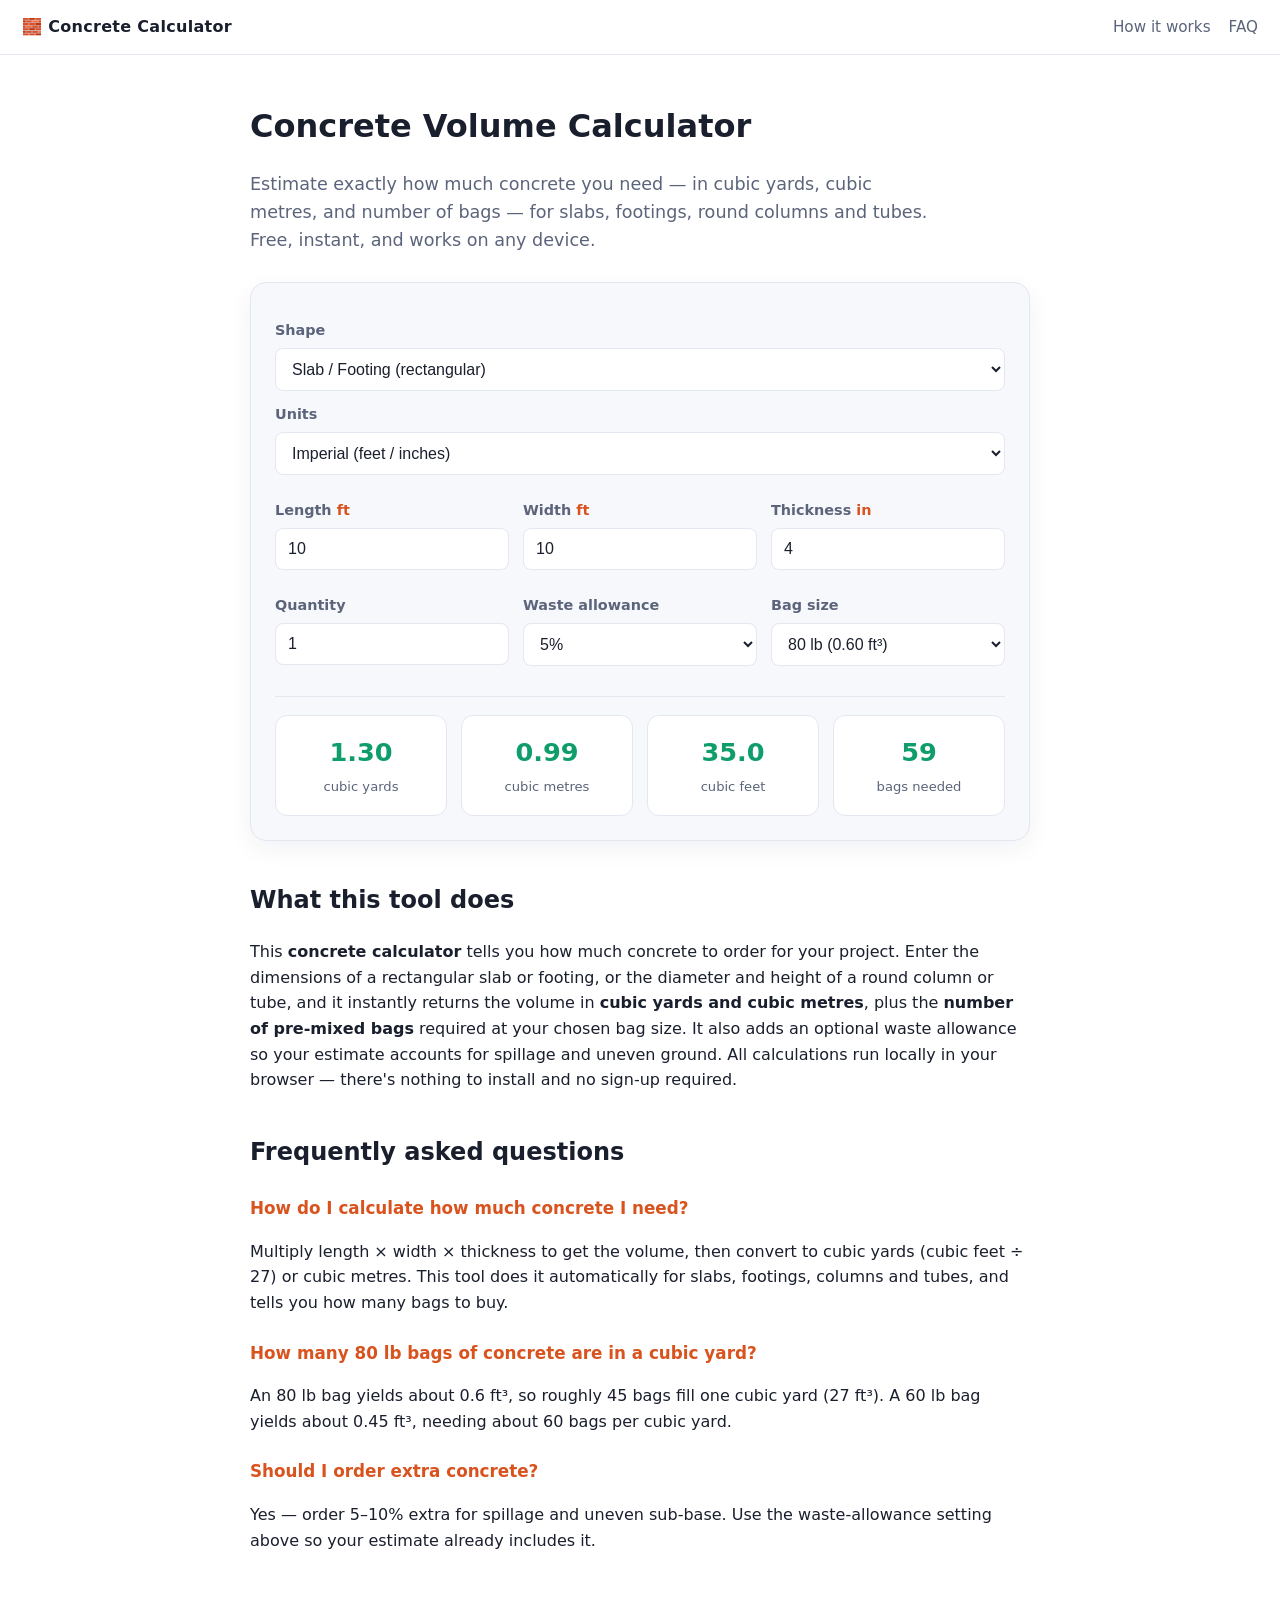
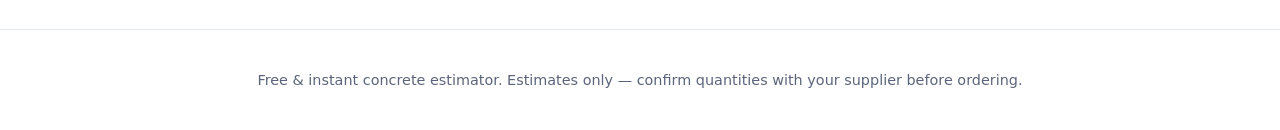
==== sites/concrete-volume-calculator/index.html @ d5d2d43b "Add concrete volume calculator site under sites/" ====
<!DOCTYPE html>
<html lang="en">
<head>
<meta charset="utf-8">
<meta name="viewport" content="width=device-width, initial-scale=1">
<title>Concrete Calculator — Estimate Cubic Yards &amp; Bags Instantly</title>
<meta name="description" content="Free concrete calculator. Instantly estimate the cubic yards, cubic metres and number of bags of concrete you need for slabs, footings, columns and tubes. Fast, mobile-friendly, no sign-up.">
<link rel="canonical" href="https://harveyai26032026-ai.github.io/concrete-volume-calculator/">

<meta property="og:type" content="website">
<meta property="og:title" content="Concrete Calculator — Cubic Yards & Bags">
<meta property="og:description" content="Estimate concrete volume and bags for slabs, footings, columns and tubes. Free and instant.">
<meta property="og:url" content="https://harveyai26032026-ai.github.io/concrete-volume-calculator/">
<meta property="og:image" content="https://harveyai26032026-ai.github.io/concrete-volume-calculator/og.png">
<meta name="twitter:card" content="summary_large_image">
<meta name="twitter:title" content="Concrete Calculator — Cubic Yards & Bags">
<meta name="twitter:description" content="Estimate concrete volume and bags for slabs, footings, columns and tubes. Free and instant.">

<script type="application/ld+json">
{
  "@context": "https://schema.org",
  "@type": "WebApplication",
  "name": "Concrete Volume Calculator",
  "url": "https://harveyai26032026-ai.github.io/concrete-volume-calculator/",
  "applicationCategory": "UtilitiesApplication",
  "operatingSystem": "All",
  "description": "Estimate concrete volume in cubic yards and metres, plus the number of bags needed, for slabs, footings, columns and tubes.",
  "offers": { "@type": "Offer", "price": "0", "priceCurrency": "USD" }
}
</script>

<script type="application/ld+json">
{
  "@context": "https://schema.org",
  "@type": "FAQPage",
  "mainEntity": [
    {
      "@type": "Question",
      "name": "How do I calculate how much concrete I need?",
      "acceptedAnswer": { "@type": "Answer", "text": "Multiply the length × width × thickness of your pour to get the volume, then convert to cubic yards (divide cubic feet by 27) or cubic metres. This calculator does it automatically for slabs, footings, round columns and tubes, and also tells you how many pre-mixed bags to buy." }
    },
    {
      "@type": "Question",
      "name": "How many 80 lb bags of concrete are in a cubic yard?",
      "acceptedAnswer": { "@type": "Answer", "text": "An 80 lb (36 kg) bag of pre-mixed concrete yields about 0.6 cubic feet, so it takes roughly 45 bags to fill one cubic yard (27 cubic feet). A 60 lb bag yields about 0.45 cubic feet, needing about 60 bags per cubic yard." }
    },
    {
      "@type": "Question",
      "name": "Should I order extra concrete?",
      "acceptedAnswer": { "@type": "Answer", "text": "Yes. Order 5–10% extra to allow for spillage, uneven sub-base and over-excavation. This calculator includes an optional waste-allowance setting so your estimate already accounts for it." }
    }
  ]
}
</script>

<link rel="stylesheet" href="style.css">
</head>
<body>
<header class="ribbon">
  <div class="brand">🧱 Concrete Calculator</div>
  <nav><a href="#how">How it works</a><a href="#faq">FAQ</a></nav>
</header>

<main>
  <h1>Concrete Volume Calculator</h1>
  <p class="lede">Estimate exactly how much concrete you need — in cubic yards, cubic metres, and number of bags — for slabs, footings, round columns and tubes. Free, instant, and works on any device.</p>

  <section class="tool" aria-label="Concrete calculator">
    <div class="field">
      <label for="shape">Shape</label>
      <select id="shape">
        <option value="slab">Slab / Footing (rectangular)</option>
        <option value="column">Column / Tube (round)</option>
      </select>
    </div>

    <div class="field">
      <label for="units">Units</label>
      <select id="units">
        <option value="imperial">Imperial (feet / inches)</option>
        <option value="metric">Metric (metres / cm)</option>
      </select>
    </div>

    <div id="slabInputs">
      <div class="grid">
        <div class="field"><label>Length <span class="u" data-u="ft">ft</span></label><input id="length" type="number" min="0" step="any" value="10"></div>
        <div class="field"><label>Width <span class="u" data-u="ft">ft</span></label><input id="width" type="number" min="0" step="any" value="10"></div>
        <div class="field"><label>Thickness <span class="u" data-u="in">in</span></label><input id="thickness" type="number" min="0" step="any" value="4"></div>
      </div>
    </div>

    <div id="columnInputs" hidden>
      <div class="grid">
        <div class="field"><label>Diameter <span class="u" data-u="in">in</span></label><input id="diameter" type="number" min="0" step="any" value="12"></div>
        <div class="field"><label>Height <span class="u" data-u="ft">ft</span></label><input id="height" type="number" min="0" step="any" value="4"></div>
      </div>
    </div>

    <div class="grid">
      <div class="field"><label>Quantity</label><input id="qty" type="number" min="1" step="1" value="1"></div>
      <div class="field"><label>Waste allowance</label>
        <select id="waste">
          <option value="0">0%</option>
          <option value="5" selected>5%</option>
          <option value="10">10%</option>
        </select>
      </div>
      <div class="field"><label>Bag size</label>
        <select id="bag">
          <option value="0.60">80 lb (0.60 ft³)</option>
          <option value="0.45">60 lb (0.45 ft³)</option>
          <option value="0.30">40 lb (0.30 ft³)</option>
        </select>
      </div>
    </div>

    <div class="results" id="results" aria-live="polite"></div>
  </section>

  <section id="how">
    <h2>What this tool does</h2>
    <p>This <strong>concrete calculator</strong> tells you how much concrete to order for your project. Enter the dimensions of a rectangular slab or footing, or the diameter and height of a round column or tube, and it instantly returns the volume in <strong>cubic yards and cubic metres</strong>, plus the <strong>number of pre-mixed bags</strong> required at your chosen bag size. It also adds an optional waste allowance so your estimate accounts for spillage and uneven ground. All calculations run locally in your browser — there's nothing to install and no sign-up required.</p>
  </section>

  <section id="faq">
    <h2>Frequently asked questions</h2>
    <h3>How do I calculate how much concrete I need?</h3>
    <p>Multiply length × width × thickness to get the volume, then convert to cubic yards (cubic feet ÷ 27) or cubic metres. This tool does it automatically for slabs, footings, columns and tubes, and tells you how many bags to buy.</p>
    <h3>How many 80 lb bags of concrete are in a cubic yard?</h3>
    <p>An 80 lb bag yields about 0.6 ft³, so roughly 45 bags fill one cubic yard (27 ft³). A 60 lb bag yields about 0.45 ft³, needing about 60 bags per cubic yard.</p>
    <h3>Should I order extra concrete?</h3>
    <p>Yes — order 5–10% extra for spillage and uneven sub-base. Use the waste-allowance setting above so your estimate already includes it.</p>
  </section>
</main>

<footer>
  <p>Free &amp; instant concrete estimator. Estimates only — confirm quantities with your supplier before ordering.</p>
</footer>

<!-- ADSENSE_PLACEHOLDER -->
<script src="app.js"></script>
</body>
</html>
---- sites/concrete-volume-calculator/style.css ----
:root{
  --accent:#d9531e; --accent2:#0f9d6b; --text:#1a1f2e; --muted:#5b647a;
  --ring:#e3e7f0; --soft:#f7f8fb;
}
*{box-sizing:border-box}
body{margin:0;font-family:system-ui,-apple-system,Segoe UI,Roboto,Helvetica,Arial,sans-serif;background:#fff;color:var(--text);line-height:1.6}
.ribbon{display:flex;align-items:center;justify-content:space-between;padding:14px 22px;background:rgba(255,255,255,.92);backdrop-filter:blur(8px);border-bottom:1px solid var(--ring);position:sticky;top:0;z-index:10}
.brand{font-weight:700;letter-spacing:.3px}
.ribbon nav a{color:var(--muted);text-decoration:none;margin-left:18px;font-size:.95rem}
.ribbon nav a:hover{color:var(--accent)}
main{max-width:820px;margin:0 auto;padding:40px 20px 60px}
h1{font-size:2rem;margin:.2em 0 .3em}
.lede{color:var(--muted);font-size:1.1rem;max-width:62ch}
.tool{background:var(--soft);border:1px solid var(--ring);border-radius:16px;padding:24px;margin:28px 0;box-shadow:0 8px 24px rgba(20,30,60,.06)}
.field{display:flex;flex-direction:column;gap:6px;margin:12px 0}
.field label{font-size:.9rem;font-weight:600;color:var(--muted)}
.field .u{color:var(--accent);font-weight:700}
.grid{display:grid;grid-template-columns:repeat(auto-fit,minmax(150px,1fr));gap:14px}
input,select{background:#fff;color:var(--text);border:1px solid var(--ring);border-radius:8px;padding:11px 12px;font-size:1rem;width:100%}
input:focus,select:focus{outline:2px solid var(--accent);border-color:var(--accent)}
.results{margin-top:18px;border-top:1px solid var(--ring);padding-top:18px;display:grid;grid-template-columns:repeat(auto-fit,minmax(130px,1fr));gap:14px}
.stat{background:#fff;border:1px solid var(--ring);border-radius:12px;padding:16px;text-align:center}
.stat .big{display:block;font-size:1.6rem;font-weight:800;color:var(--accent2)}
.stat .lbl{font-size:.82rem;color:var(--muted)}
h2{margin-top:40px}h3{margin-top:24px;color:var(--accent);font-size:1.05rem}
code{background:var(--soft);padding:2px 6px;border-radius:6px;border:1px solid var(--ring);font-size:.92em}
footer{border-top:1px solid var(--ring);color:var(--muted);text-align:center;padding:24px;font-size:.9rem}
@media (max-width:520px){h1{font-size:1.6rem}}
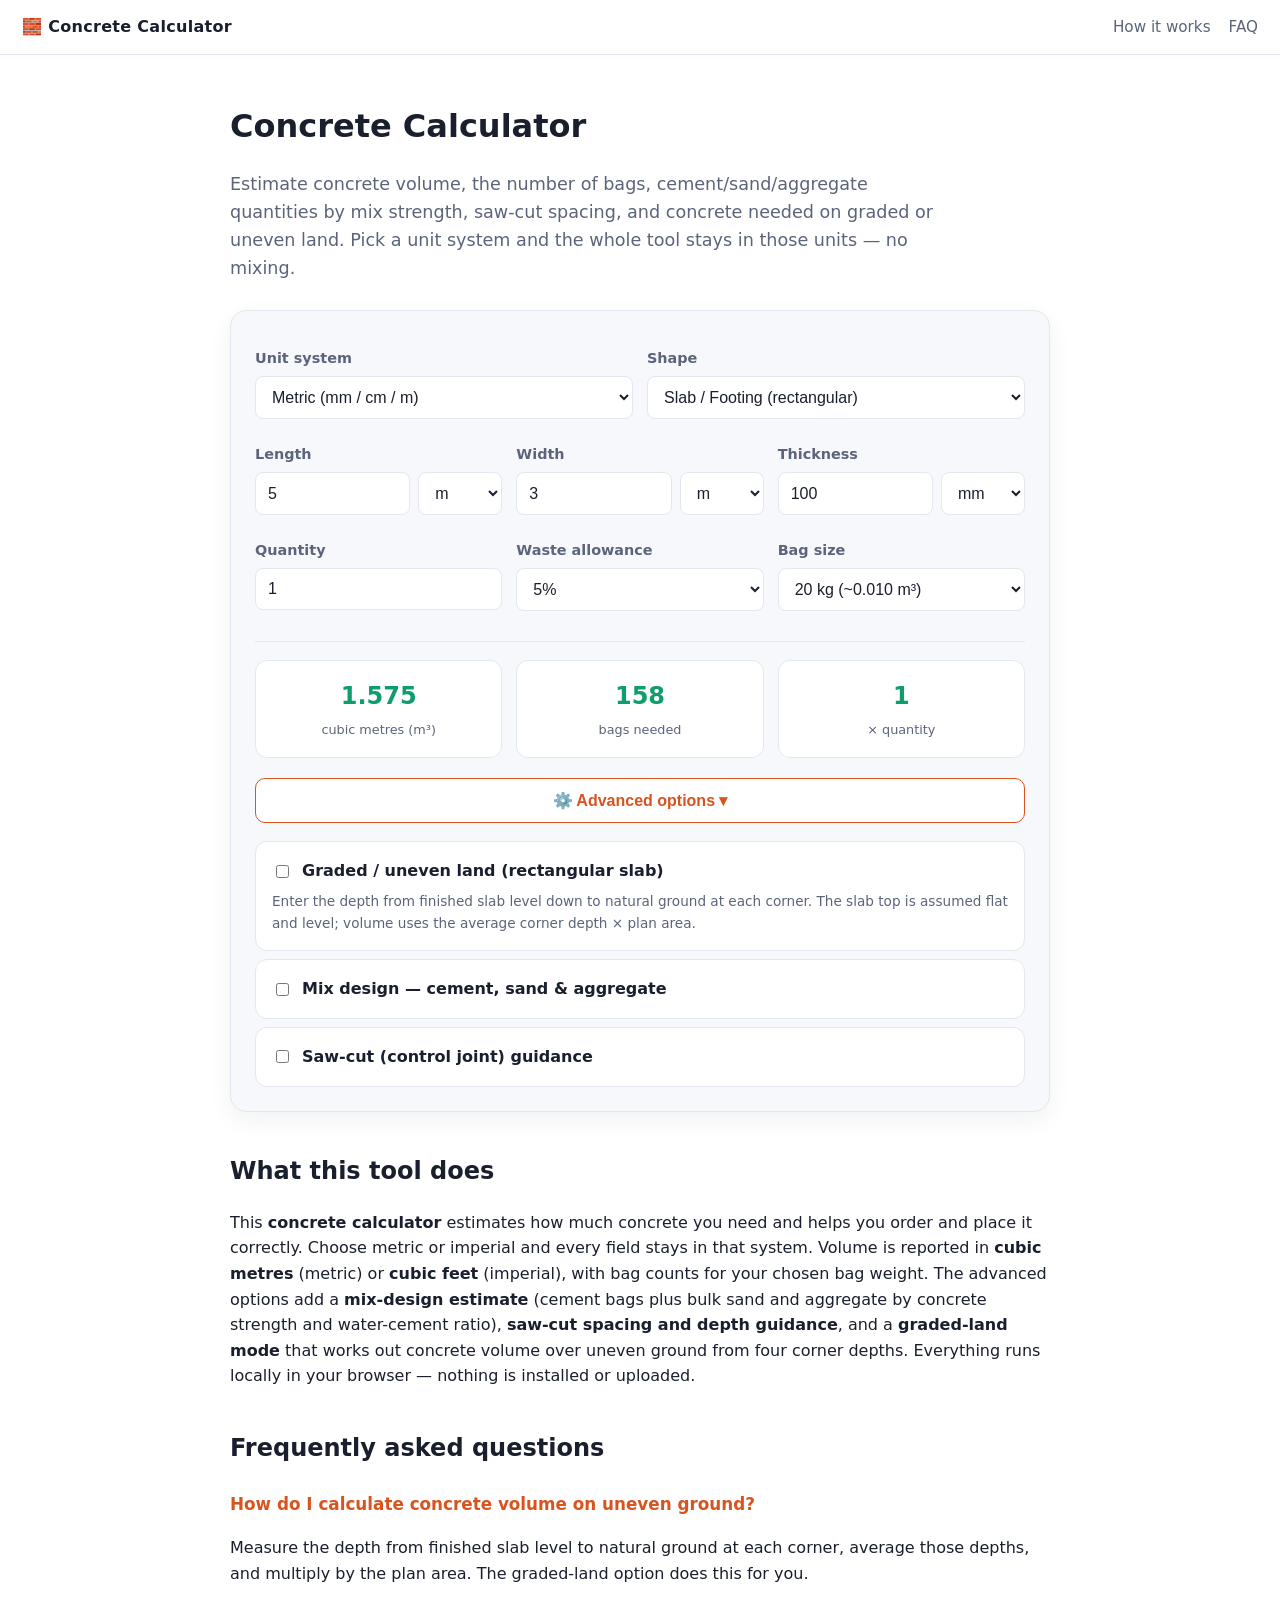
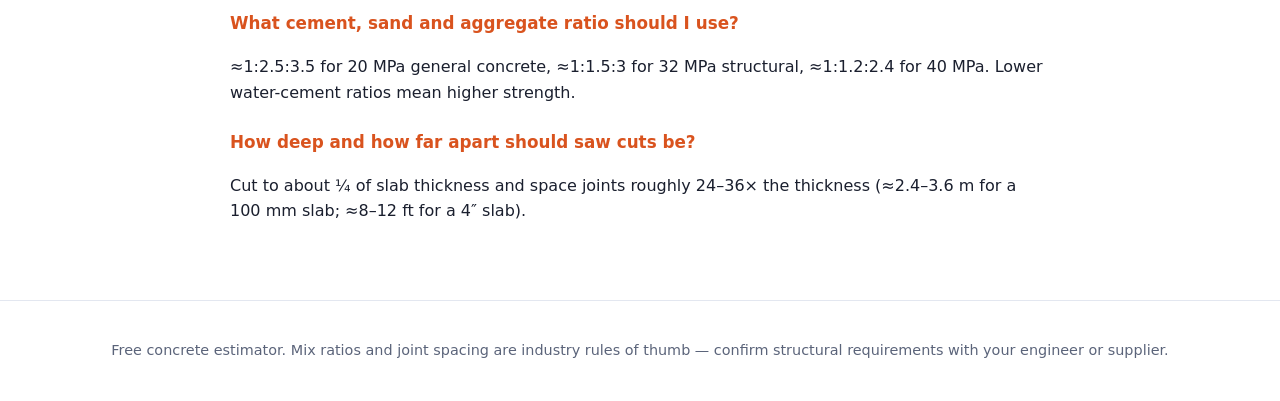
==== commit 24a36c63: "Upgrade concrete calculator: strict units, mix design, saw cuts, graded land, advanced options" ====
--- a/sites/concrete-volume-calculator/index.html
+++ b/sites/concrete-volume-calculator/index.html
@@ -3,56 +3,35 @@
 <head>
 <meta charset="utf-8">
 <meta name="viewport" content="width=device-width, initial-scale=1">
-<title>Concrete Calculator — Estimate Cubic Yards &amp; Bags Instantly</title>
-<meta name="description" content="Free concrete calculator. Instantly estimate the cubic yards, cubic metres and number of bags of concrete you need for slabs, footings, columns and tubes. Fast, mobile-friendly, no sign-up.">
-<link rel="canonical" href="https://harveyai26032026-ai.github.io/concrete-volume-calculator/">
+<title>Concrete Calculator — Volume, Bags, Mix Ratio &amp; Saw Cuts</title>
+<meta name="description" content="Free advanced concrete calculator. Estimate volume (cubic metres or cubic feet), bags, cement/sand/aggregate by mix strength (20–40 MPa), water ratio, saw-cut spacing and concrete volume on graded/uneven land.">
+<link rel="canonical" href="https://harveyai26032026-ai.github.io/utility-site-business-plan/sites/concrete-volume-calculator/">
 
 <meta property="og:type" content="website">
-<meta property="og:title" content="Concrete Calculator — Cubic Yards & Bags">
-<meta property="og:description" content="Estimate concrete volume and bags for slabs, footings, columns and tubes. Free and instant.">
-<meta property="og:url" content="https://harveyai26032026-ai.github.io/concrete-volume-calculator/">
-<meta property="og:image" content="https://harveyai26032026-ai.github.io/concrete-volume-calculator/og.png">
+<meta property="og:title" content="Concrete Calculator — Volume, Bags, Mix & Saw Cuts">
+<meta property="og:description" content="Estimate concrete volume, bags, mix ratios by strength, saw cuts and volume on graded land. Free and instant.">
+<meta property="og:url" content="https://harveyai26032026-ai.github.io/utility-site-business-plan/sites/concrete-volume-calculator/">
 <meta name="twitter:card" content="summary_large_image">
-<meta name="twitter:title" content="Concrete Calculator — Cubic Yards & Bags">
-<meta name="twitter:description" content="Estimate concrete volume and bags for slabs, footings, columns and tubes. Free and instant.">
 
 <script type="application/ld+json">
 {
-  "@context": "https://schema.org",
-  "@type": "WebApplication",
-  "name": "Concrete Volume Calculator",
-  "url": "https://harveyai26032026-ai.github.io/concrete-volume-calculator/",
-  "applicationCategory": "UtilitiesApplication",
-  "operatingSystem": "All",
-  "description": "Estimate concrete volume in cubic yards and metres, plus the number of bags needed, for slabs, footings, columns and tubes.",
+  "@context": "https://schema.org","@type": "WebApplication",
+  "name": "Concrete Calculator",
+  "applicationCategory": "UtilitiesApplication","operatingSystem": "All",
+  "description": "Estimate concrete volume, bags, mix ratios by strength, saw-cut spacing and volume on graded land.",
   "offers": { "@type": "Offer", "price": "0", "priceCurrency": "USD" }
 }
 </script>
-
 <script type="application/ld+json">
 {
-  "@context": "https://schema.org",
-  "@type": "FAQPage",
+  "@context": "https://schema.org","@type": "FAQPage",
   "mainEntity": [
-    {
-      "@type": "Question",
-      "name": "How do I calculate how much concrete I need?",
-      "acceptedAnswer": { "@type": "Answer", "text": "Multiply the length × width × thickness of your pour to get the volume, then convert to cubic yards (divide cubic feet by 27) or cubic metres. This calculator does it automatically for slabs, footings, round columns and tubes, and also tells you how many pre-mixed bags to buy." }
-    },
-    {
-      "@type": "Question",
-      "name": "How many 80 lb bags of concrete are in a cubic yard?",
-      "acceptedAnswer": { "@type": "Answer", "text": "An 80 lb (36 kg) bag of pre-mixed concrete yields about 0.6 cubic feet, so it takes roughly 45 bags to fill one cubic yard (27 cubic feet). A 60 lb bag yields about 0.45 cubic feet, needing about 60 bags per cubic yard." }
-    },
-    {
-      "@type": "Question",
-      "name": "Should I order extra concrete?",
-      "acceptedAnswer": { "@type": "Answer", "text": "Yes. Order 5–10% extra to allow for spillage, uneven sub-base and over-excavation. This calculator includes an optional waste-allowance setting so your estimate already accounts for it." }
-    }
+    {"@type":"Question","name":"How do I calculate concrete volume on uneven ground?","acceptedAnswer":{"@type":"Answer","text":"Measure the depth from your finished slab level down to natural ground at each corner. Average the corner depths and multiply by the slab's plan area. This calculator's graded-land option does this automatically from four corner depths."}},
+    {"@type":"Question","name":"What cement, sand and aggregate ratio should I use?","acceptedAnswer":{"@type":"Answer","text":"For general 20 MPa concrete use roughly 1:2.5:3.5 (cement:sand:aggregate). For structural 32 MPa use about 1:1.5:3, and for high-strength 40 MPa about 1:1.2:2.4. Lower water-cement ratios give higher strength."}},
+    {"@type":"Question","name":"How deep and how far apart should saw cuts be?","acceptedAnswer":{"@type":"Answer","text":"Cut to about one quarter of the slab thickness (D/4). Space joints roughly 24–36 times the slab thickness — for a 100 mm slab that is about 2.4–3.6 m, and for a 4 inch slab about 8–12 feet."}}
   ]
 }
 </script>
-
 <link rel="stylesheet" href="style.css">
 </head>
 <body>
@@ -62,80 +41,154 @@
 </header>
 
 <main>
-  <h1>Concrete Volume Calculator</h1>
-  <p class="lede">Estimate exactly how much concrete you need — in cubic yards, cubic metres, and number of bags — for slabs, footings, round columns and tubes. Free, instant, and works on any device.</p>
+  <h1>Concrete Calculator</h1>
+  <p class="lede">Estimate concrete volume, the number of bags, cement/sand/aggregate quantities by mix strength, saw-cut spacing, and concrete needed on graded or uneven land. Pick a unit system and the whole tool stays in those units — no mixing.</p>
 
   <section class="tool" aria-label="Concrete calculator">
-    <div class="field">
-      <label for="shape">Shape</label>
-      <select id="shape">
-        <option value="slab">Slab / Footing (rectangular)</option>
-        <option value="column">Column / Tube (round)</option>
-      </select>
-    </div>
-
-    <div class="field">
-      <label for="units">Units</label>
-      <select id="units">
-        <option value="imperial">Imperial (feet / inches)</option>
-        <option value="metric">Metric (metres / cm)</option>
-      </select>
-    </div>
-
-    <div id="slabInputs">
-      <div class="grid">
-        <div class="field"><label>Length <span class="u" data-u="ft">ft</span></label><input id="length" type="number" min="0" step="any" value="10"></div>
-        <div class="field"><label>Width <span class="u" data-u="ft">ft</span></label><input id="width" type="number" min="0" step="any" value="10"></div>
-        <div class="field"><label>Thickness <span class="u" data-u="in">in</span></label><input id="thickness" type="number" min="0" step="any" value="4"></div>
+    <div class="grid">
+      <div class="field">
+        <label for="system">Unit system</label>
+        <select id="system">
+          <option value="metric">Metric (mm / cm / m)</option>
+          <option value="imperial">Imperial (inches / yards)</option>
+        </select>
+      </div>
+      <div class="field">
+        <label for="shape">Shape</label>
+        <select id="shape">
+          <option value="slab">Slab / Footing (rectangular)</option>
+          <option value="column">Column / Tube (round)</option>
+        </select>
       </div>
     </div>
 
+    <!-- SLAB -->
+    <div id="slabInputs">
+      <div class="grid">
+        <div class="field"><label>Length</label>
+          <div class="combo"><input id="length" type="number" min="0" step="any" value="5"><select id="lengthU" class="unitsel"></select></div></div>
+        <div class="field"><label>Width</label>
+          <div class="combo"><input id="width" type="number" min="0" step="any" value="3"><select id="widthU" class="unitsel"></select></div></div>
+        <div class="field" id="thicknessField"><label>Thickness</label>
+          <div class="combo"><input id="thickness" type="number" min="0" step="any" value="100"><select id="thicknessU" class="unitsel"></select></div></div>
+      </div>
+    </div>
+
+    <!-- COLUMN -->
     <div id="columnInputs" hidden>
       <div class="grid">
-        <div class="field"><label>Diameter <span class="u" data-u="in">in</span></label><input id="diameter" type="number" min="0" step="any" value="12"></div>
-        <div class="field"><label>Height <span class="u" data-u="ft">ft</span></label><input id="height" type="number" min="0" step="any" value="4"></div>
+        <div class="field"><label>Diameter</label>
+          <div class="combo"><input id="diameter" type="number" min="0" step="any" value="300"><select id="diameterU" class="unitsel"></select></div></div>
+        <div class="field"><label>Height</label>
+          <div class="combo"><input id="height" type="number" min="0" step="any" value="1"><select id="heightU" class="unitsel"></select></div></div>
       </div>
     </div>
 
     <div class="grid">
       <div class="field"><label>Quantity</label><input id="qty" type="number" min="1" step="1" value="1"></div>
       <div class="field"><label>Waste allowance</label>
-        <select id="waste">
-          <option value="0">0%</option>
-          <option value="5" selected>5%</option>
-          <option value="10">10%</option>
-        </select>
+        <select id="waste"><option value="0">0%</option><option value="5" selected>5%</option><option value="10">10%</option></select>
       </div>
-      <div class="field"><label>Bag size</label>
-        <select id="bag">
-          <option value="0.60">80 lb (0.60 ft³)</option>
-          <option value="0.45">60 lb (0.45 ft³)</option>
-          <option value="0.30">40 lb (0.30 ft³)</option>
-        </select>
-      </div>
+      <div class="field"><label>Bag size</label><select id="bag"></select></div>
     </div>
 
     <div class="results" id="results" aria-live="polite"></div>
+
+    <button id="advToggle" type="button" class="adv-toggle" aria-expanded="false">⚙️ Advanced options ▾</button>
+
+    <div id="advanced" class="advanced" hidden>
+
+      <!-- GRADED LAND -->
+      <div class="adv-block">
+        <label class="adv-head"><input type="checkbox" id="useGrade"> Graded / uneven land (rectangular slab)</label>
+        <p class="hint">Enter the depth from finished slab level down to natural ground at each corner. The slab top is assumed flat and level; volume uses the average corner depth × plan area.</p>
+        <div id="gradeBody" hidden>
+          <div class="grade-wrap">
+            <svg id="gradeSvg" viewBox="0 0 320 220" width="100%" role="img" aria-label="Square slab with four corner depth points">
+              <!-- flat finished slab top -->
+              <polygon points="60,55 260,55 290,95 90,95" fill="#e9edf5" stroke="#9aa3c7"/>
+              <text x="175" y="78" text-anchor="middle" font-size="11" fill="#5b647a">Finished slab (flat &amp; level)</text>
+              <!-- corner drop lines -->
+              <line x1="90" y1="95" x2="90" y2="175" stroke="#d9531e" stroke-dasharray="4 3"/>
+              <line x1="290" y1="95" x2="290" y2="150" stroke="#d9531e" stroke-dasharray="4 3"/>
+              <line x1="60" y1="55" x2="60" y2="120" stroke="#d9531e" stroke-dasharray="4 3"/>
+              <line x1="260" y1="55" x2="260" y2="110" stroke="#d9531e" stroke-dasharray="4 3"/>
+              <!-- natural ground (uneven) -->
+              <polygon points="60,120 260,110 290,150 90,175" fill="#f3e6d8" stroke="#caa07a"/>
+              <text x="185" y="200" text-anchor="middle" font-size="11" fill="#8a6a4a">Natural ground (uneven)</text>
+              <!-- corner labels -->
+              <circle cx="60" cy="55" r="4" fill="#d9531e"/><text x="46" y="50" font-size="11" fill="#d9531e">A</text>
+              <circle cx="260" cy="55" r="4" fill="#d9531e"/><text x="266" y="50" font-size="11" fill="#d9531e">B</text>
+              <circle cx="290" cy="95" r="4" fill="#d9531e"/><text x="297" y="98" font-size="11" fill="#d9531e">C</text>
+              <circle cx="90" cy="95" r="4" fill="#d9531e"/><text x="74" y="110" font-size="11" fill="#d9531e">D</text>
+            </svg>
+          </div>
+          <div class="grid">
+            <div class="field"><label>Corner A depth</label><div class="combo"><input id="ca" type="number" min="0" step="any" value="100"><select id="caU" class="unitsel depthsel"></select></div></div>
+            <div class="field"><label>Corner B depth</label><div class="combo"><input id="cb" type="number" min="0" step="any" value="150"><select id="cbU" class="unitsel depthsel"></select></div></div>
+            <div class="field"><label>Corner C depth</label><div class="combo"><input id="cc" type="number" min="0" step="any" value="200"><select id="ccU" class="unitsel depthsel"></select></div></div>
+            <div class="field"><label>Corner D depth</label><div class="combo"><input id="cd" type="number" min="0" step="any" value="120"><select id="cdU" class="unitsel depthsel"></select></div></div>
+          </div>
+          <p class="hint" id="gradeNote"></p>
+        </div>
+      </div>
+
+      <!-- MIX DESIGN -->
+      <div class="adv-block">
+        <label class="adv-head"><input type="checkbox" id="useMix"> Mix design — cement, sand &amp; aggregate</label>
+        <div id="mixBody" hidden>
+          <div class="grid">
+            <div class="field"><label>Concrete strength</label>
+              <select id="strength">
+                <option value="20">20 MPa — general / footings (1:2.5:3.5)</option>
+                <option value="25">25 MPa — paths / driveways (1:2:3)</option>
+                <option value="32" selected>32 MPa — structural slab (1:1.5:3)</option>
+                <option value="40">40 MPa — high strength (1:1.2:2.4)</option>
+              </select>
+            </div>
+            <div class="field"><label>Cement bag weight</label>
+              <select id="cementBag">
+                <option value="20">20 kg</option>
+                <option value="30">30 kg</option>
+                <option value="40">40 kg</option>
+              </select>
+            </div>
+          </div>
+          <div class="results" id="mixResults" aria-live="polite"></div>
+          <p class="hint" id="mixWc"></p>
+        </div>
+      </div>
+
+      <!-- SAW CUTS -->
+      <div class="adv-block">
+        <label class="adv-head"><input type="checkbox" id="useSaw"> Saw-cut (control joint) guidance</label>
+        <div id="sawBody" hidden>
+          <div class="results" id="sawResults" aria-live="polite"></div>
+          <p class="hint">Rule of thumb: cut depth ≈ ¼ of slab thickness; joint spacing ≈ 24–36× thickness. Cut early (within 6–18 hours). Higher-strength, low-shrinkage mixes tolerate the wider end of the spacing range.</p>
+        </div>
+      </div>
+
+    </div>
   </section>
 
   <section id="how">
     <h2>What this tool does</h2>
-    <p>This <strong>concrete calculator</strong> tells you how much concrete to order for your project. Enter the dimensions of a rectangular slab or footing, or the diameter and height of a round column or tube, and it instantly returns the volume in <strong>cubic yards and cubic metres</strong>, plus the <strong>number of pre-mixed bags</strong> required at your chosen bag size. It also adds an optional waste allowance so your estimate accounts for spillage and uneven ground. All calculations run locally in your browser — there's nothing to install and no sign-up required.</p>
+    <p>This <strong>concrete calculator</strong> estimates how much concrete you need and helps you order and place it correctly. Choose metric or imperial and every field stays in that system. Volume is reported in <strong>cubic metres</strong> (metric) or <strong>cubic feet</strong> (imperial), with bag counts for your chosen bag weight. The advanced options add a <strong>mix-design estimate</strong> (cement bags plus bulk sand and aggregate by concrete strength and water-cement ratio), <strong>saw-cut spacing and depth guidance</strong>, and a <strong>graded-land mode</strong> that works out concrete volume over uneven ground from four corner depths. Everything runs locally in your browser — nothing is installed or uploaded.</p>
   </section>
 
   <section id="faq">
     <h2>Frequently asked questions</h2>
-    <h3>How do I calculate how much concrete I need?</h3>
-    <p>Multiply length × width × thickness to get the volume, then convert to cubic yards (cubic feet ÷ 27) or cubic metres. This tool does it automatically for slabs, footings, columns and tubes, and tells you how many bags to buy.</p>
-    <h3>How many 80 lb bags of concrete are in a cubic yard?</h3>
-    <p>An 80 lb bag yields about 0.6 ft³, so roughly 45 bags fill one cubic yard (27 ft³). A 60 lb bag yields about 0.45 ft³, needing about 60 bags per cubic yard.</p>
-    <h3>Should I order extra concrete?</h3>
-    <p>Yes — order 5–10% extra for spillage and uneven sub-base. Use the waste-allowance setting above so your estimate already includes it.</p>
+    <h3>How do I calculate concrete volume on uneven ground?</h3>
+    <p>Measure the depth from finished slab level to natural ground at each corner, average those depths, and multiply by the plan area. The graded-land option does this for you.</p>
+    <h3>What cement, sand and aggregate ratio should I use?</h3>
+    <p>≈1:2.5:3.5 for 20 MPa general concrete, ≈1:1.5:3 for 32 MPa structural, ≈1:1.2:2.4 for 40 MPa. Lower water-cement ratios mean higher strength.</p>
+    <h3>How deep and how far apart should saw cuts be?</h3>
+    <p>Cut to about ¼ of slab thickness and space joints roughly 24–36× the thickness (≈2.4–3.6 m for a 100 mm slab; ≈8–12 ft for a 4″ slab).</p>
   </section>
 </main>
 
 <footer>
-  <p>Free &amp; instant concrete estimator. Estimates only — confirm quantities with your supplier before ordering.</p>
+  <p>Free concrete estimator. Mix ratios and joint spacing are industry rules of thumb — confirm structural requirements with your engineer or supplier.</p>
 </footer>
 
 <!-- ADSENSE_PLACEHOLDER -->
--- a/sites/concrete-volume-calculator/style.css
+++ b/sites/concrete-volume-calculator/style.css
@@ -8,21 +8,31 @@
 .brand{font-weight:700;letter-spacing:.3px}
 .ribbon nav a{color:var(--muted);text-decoration:none;margin-left:18px;font-size:.95rem}
 .ribbon nav a:hover{color:var(--accent)}
-main{max-width:820px;margin:0 auto;padding:40px 20px 60px}
+main{max-width:860px;margin:0 auto;padding:40px 20px 60px}
 h1{font-size:2rem;margin:.2em 0 .3em}
-.lede{color:var(--muted);font-size:1.1rem;max-width:62ch}
+.lede{color:var(--muted);font-size:1.1rem;max-width:64ch}
 .tool{background:var(--soft);border:1px solid var(--ring);border-radius:16px;padding:24px;margin:28px 0;box-shadow:0 8px 24px rgba(20,30,60,.06)}
 .field{display:flex;flex-direction:column;gap:6px;margin:12px 0}
 .field label{font-size:.9rem;font-weight:600;color:var(--muted)}
-.field .u{color:var(--accent);font-weight:700}
-.grid{display:grid;grid-template-columns:repeat(auto-fit,minmax(150px,1fr));gap:14px}
+.grid{display:grid;grid-template-columns:repeat(auto-fit,minmax(160px,1fr));gap:14px}
 input,select{background:#fff;color:var(--text);border:1px solid var(--ring);border-radius:8px;padding:11px 12px;font-size:1rem;width:100%}
 input:focus,select:focus{outline:2px solid var(--accent);border-color:var(--accent)}
+.combo{display:flex;gap:8px}
+.combo input{flex:1}
+.combo .unitsel{width:84px;flex:0 0 84px}
 .results{margin-top:18px;border-top:1px solid var(--ring);padding-top:18px;display:grid;grid-template-columns:repeat(auto-fit,minmax(130px,1fr));gap:14px}
 .stat{background:#fff;border:1px solid var(--ring);border-radius:12px;padding:16px;text-align:center}
-.stat .big{display:block;font-size:1.6rem;font-weight:800;color:var(--accent2)}
-.stat .lbl{font-size:.82rem;color:var(--muted)}
+.stat .big{display:block;font-size:1.5rem;font-weight:800;color:var(--accent2)}
+.stat .lbl{font-size:.8rem;color:var(--muted)}
+.adv-toggle{margin-top:20px;cursor:pointer;background:#fff;border:1px solid var(--accent);color:var(--accent);font-weight:700;border-radius:10px;padding:12px 16px;width:100%;font-size:1rem}
+.adv-toggle:hover{background:#fff3ee}
+.advanced{margin-top:18px;display:flex;flex-direction:column;gap:8px}
+.adv-block{background:#fff;border:1px solid var(--ring);border-radius:12px;padding:16px}
+.adv-head{display:flex;align-items:center;gap:10px;font-weight:700;font-size:1rem;cursor:pointer;color:var(--text)}
+.adv-head input{width:auto}
+.hint{font-size:.85rem;color:var(--muted);margin:.5em 0 0}
+.grade-wrap{background:var(--soft);border:1px solid var(--ring);border-radius:10px;padding:10px;margin:12px 0}
 h2{margin-top:40px}h3{margin-top:24px;color:var(--accent);font-size:1.05rem}
 code{background:var(--soft);padding:2px 6px;border-radius:6px;border:1px solid var(--ring);font-size:.92em}
 footer{border-top:1px solid var(--ring);color:var(--muted);text-align:center;padding:24px;font-size:.9rem}
-@media (max-width:520px){h1{font-size:1.6rem}}
+@media (max-width:520px){h1{font-size:1.6rem}.combo .unitsel{flex:0 0 72px;width:72px}}
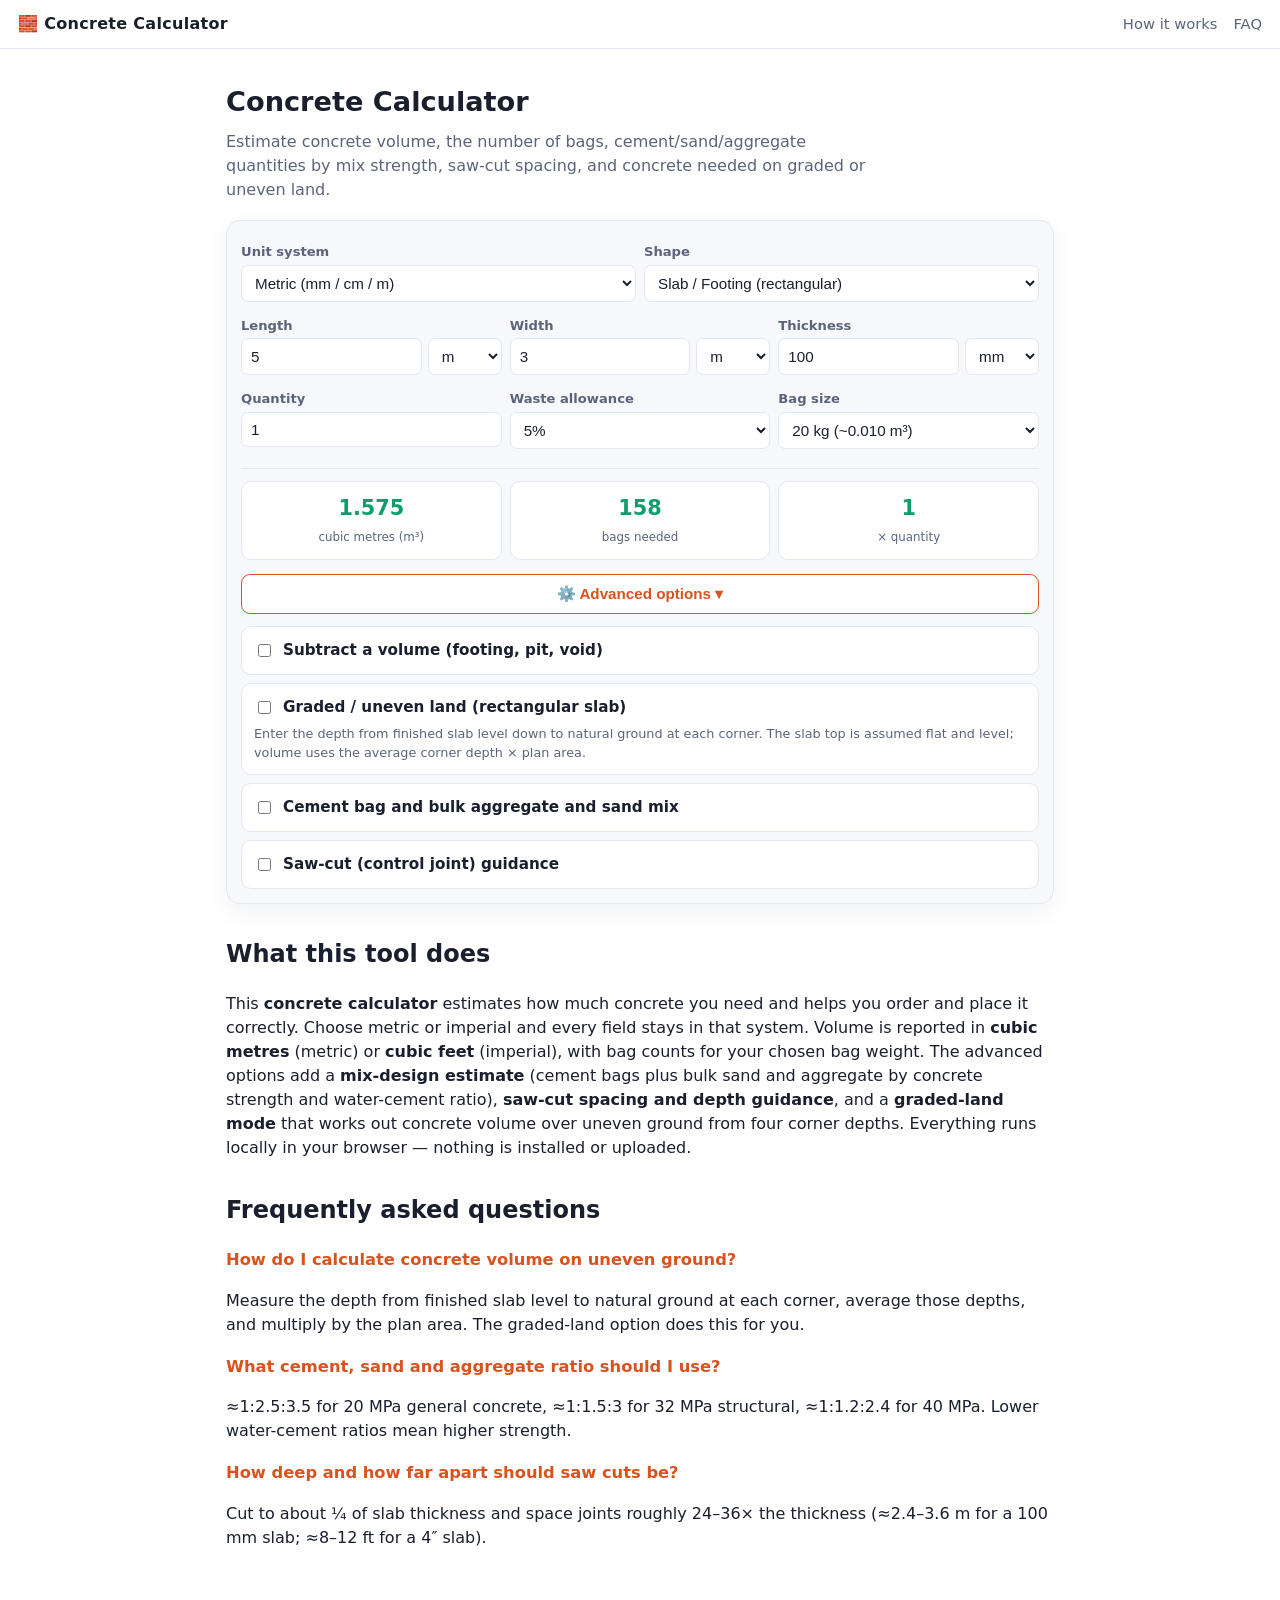
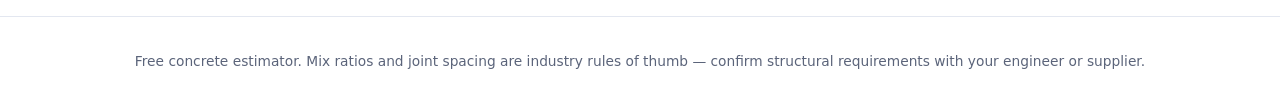
==== commit 98fbf111: "Concrete calc: remove no-mixing text, tighter mobile spacing, subtract-volume option, rename mix blo" ====
--- a/sites/concrete-volume-calculator/index.html
+++ b/sites/concrete-volume-calculator/index.html
@@ -42,7 +42,7 @@
 
 <main>
   <h1>Concrete Calculator</h1>
-  <p class="lede">Estimate concrete volume, the number of bags, cement/sand/aggregate quantities by mix strength, saw-cut spacing, and concrete needed on graded or uneven land. Pick a unit system and the whole tool stays in those units — no mixing.</p>
+  <p class="lede">Estimate concrete volume, the number of bags, cement/sand/aggregate quantities by mix strength, saw-cut spacing, and concrete needed on graded or uneven land.</p>
 
   <section class="tool" aria-label="Concrete calculator">
     <div class="grid">
@@ -97,6 +97,37 @@
     <button id="advToggle" type="button" class="adv-toggle" aria-expanded="false">⚙️ Advanced options ▾</button>
 
     <div id="advanced" class="advanced" hidden>
+
+      <!-- SUBTRACT VOLUME -->
+      <div class="adv-block">
+        <label class="adv-head"><input type="checkbox" id="useSub"> Subtract a volume (footing, pit, void)</label>
+        <div id="subBody" hidden>
+          <p class="hint">Subtract the volume of a footing, pit, recess or void from the total — useful when a slab has a cut-out. Uses the same unit system as above.</p>
+          <div class="grid">
+            <div class="field"><label>Cut-out shape</label>
+              <select id="subShape">
+                <option value="box">Rectangular (L × W × D)</option>
+                <option value="round">Round (diameter × depth)</option>
+              </select>
+            </div>
+            <div class="field"><label>How many?</label><input id="subQty" type="number" min="1" step="1" value="1"></div>
+          </div>
+          <div id="subBox">
+            <div class="grid">
+              <div class="field"><label>Length</label><div class="combo"><input id="subL" type="number" min="0" step="any" value="0"><select id="subLU" class="unitsel"></select></div></div>
+              <div class="field"><label>Width</label><div class="combo"><input id="subW" type="number" min="0" step="any" value="0"><select id="subWU" class="unitsel"></select></div></div>
+              <div class="field"><label>Depth</label><div class="combo"><input id="subD" type="number" min="0" step="any" value="0"><select id="subDU" class="unitsel depthsel"></select></div></div>
+            </div>
+          </div>
+          <div id="subRound" hidden>
+            <div class="grid">
+              <div class="field"><label>Diameter</label><div class="combo"><input id="subDia" type="number" min="0" step="any" value="0"><select id="subDiaU" class="unitsel depthsel"></select></div></div>
+              <div class="field"><label>Depth</label><div class="combo"><input id="subDep" type="number" min="0" step="any" value="0"><select id="subDepU" class="unitsel depthsel"></select></div></div>
+            </div>
+          </div>
+          <p class="hint" id="subNote"></p>
+        </div>
+      </div>
 
       <!-- GRADED LAND -->
       <div class="adv-block">
@@ -135,7 +166,7 @@
 
       <!-- MIX DESIGN -->
       <div class="adv-block">
-        <label class="adv-head"><input type="checkbox" id="useMix"> Mix design — cement, sand &amp; aggregate</label>
+        <label class="adv-head"><input type="checkbox" id="useMix"> Cement bag and bulk aggregate and sand mix</label>
         <div id="mixBody" hidden>
           <div class="grid">
             <div class="field"><label>Concrete strength</label>
--- a/sites/concrete-volume-calculator/style.css
+++ b/sites/concrete-volume-calculator/style.css
@@ -3,36 +3,45 @@
   --ring:#e3e7f0; --soft:#f7f8fb;
 }
 *{box-sizing:border-box}
-body{margin:0;font-family:system-ui,-apple-system,Segoe UI,Roboto,Helvetica,Arial,sans-serif;background:#fff;color:var(--text);line-height:1.6}
-.ribbon{display:flex;align-items:center;justify-content:space-between;padding:14px 22px;background:rgba(255,255,255,.92);backdrop-filter:blur(8px);border-bottom:1px solid var(--ring);position:sticky;top:0;z-index:10}
+body{margin:0;font-family:system-ui,-apple-system,Segoe UI,Roboto,Helvetica,Arial,sans-serif;background:#fff;color:var(--text);line-height:1.5}
+.ribbon{display:flex;align-items:center;justify-content:space-between;padding:12px 18px;background:rgba(255,255,255,.92);backdrop-filter:blur(8px);border-bottom:1px solid var(--ring);position:sticky;top:0;z-index:10}
 .brand{font-weight:700;letter-spacing:.3px}
-.ribbon nav a{color:var(--muted);text-decoration:none;margin-left:18px;font-size:.95rem}
+.ribbon nav a{color:var(--muted);text-decoration:none;margin-left:16px;font-size:.92rem}
 .ribbon nav a:hover{color:var(--accent)}
-main{max-width:860px;margin:0 auto;padding:40px 20px 60px}
-h1{font-size:2rem;margin:.2em 0 .3em}
-.lede{color:var(--muted);font-size:1.1rem;max-width:64ch}
-.tool{background:var(--soft);border:1px solid var(--ring);border-radius:16px;padding:24px;margin:28px 0;box-shadow:0 8px 24px rgba(20,30,60,.06)}
-.field{display:flex;flex-direction:column;gap:6px;margin:12px 0}
-.field label{font-size:.9rem;font-weight:600;color:var(--muted)}
-.grid{display:grid;grid-template-columns:repeat(auto-fit,minmax(160px,1fr));gap:14px}
-input,select{background:#fff;color:var(--text);border:1px solid var(--ring);border-radius:8px;padding:11px 12px;font-size:1rem;width:100%}
+main{max-width:860px;margin:0 auto;padding:28px 16px 50px}
+h1{font-size:1.7rem;margin:.2em 0 .25em}
+.lede{color:var(--muted);font-size:1rem;max-width:64ch;margin:.3em 0 0}
+.tool{background:var(--soft);border:1px solid var(--ring);border-radius:14px;padding:14px;margin:18px 0;box-shadow:0 8px 24px rgba(20,30,60,.06)}
+.field{display:flex;flex-direction:column;gap:3px;margin:7px 0}
+.field label{font-size:.82rem;font-weight:600;color:var(--muted)}
+.grid{display:grid;grid-template-columns:repeat(auto-fit,minmax(140px,1fr));gap:8px}
+input,select{background:#fff;color:var(--text);border:1px solid var(--ring);border-radius:7px;padding:8px 9px;font-size:.95rem;width:100%}
 input:focus,select:focus{outline:2px solid var(--accent);border-color:var(--accent)}
-.combo{display:flex;gap:8px}
+.combo{display:flex;gap:6px}
 .combo input{flex:1}
-.combo .unitsel{width:84px;flex:0 0 84px}
-.results{margin-top:18px;border-top:1px solid var(--ring);padding-top:18px;display:grid;grid-template-columns:repeat(auto-fit,minmax(130px,1fr));gap:14px}
-.stat{background:#fff;border:1px solid var(--ring);border-radius:12px;padding:16px;text-align:center}
-.stat .big{display:block;font-size:1.5rem;font-weight:800;color:var(--accent2)}
-.stat .lbl{font-size:.8rem;color:var(--muted)}
-.adv-toggle{margin-top:20px;cursor:pointer;background:#fff;border:1px solid var(--accent);color:var(--accent);font-weight:700;border-radius:10px;padding:12px 16px;width:100%;font-size:1rem}
+.combo .unitsel{width:74px;flex:0 0 74px}
+.results{margin-top:12px;border-top:1px solid var(--ring);padding-top:12px;display:grid;grid-template-columns:repeat(auto-fit,minmax(110px,1fr));gap:8px}
+.stat{background:#fff;border:1px solid var(--ring);border-radius:10px;padding:11px;text-align:center}
+.stat .big{display:block;font-size:1.3rem;font-weight:800;color:var(--accent2)}
+.stat .lbl{font-size:.74rem;color:var(--muted)}
+.adv-toggle{margin-top:14px;cursor:pointer;background:#fff;border:1px solid var(--accent);color:var(--accent);font-weight:700;border-radius:9px;padding:10px 14px;width:100%;font-size:.95rem}
 .adv-toggle:hover{background:#fff3ee}
-.advanced{margin-top:18px;display:flex;flex-direction:column;gap:8px}
-.adv-block{background:#fff;border:1px solid var(--ring);border-radius:12px;padding:16px}
-.adv-head{display:flex;align-items:center;gap:10px;font-weight:700;font-size:1rem;cursor:pointer;color:var(--text)}
-.adv-head input{width:auto}
-.hint{font-size:.85rem;color:var(--muted);margin:.5em 0 0}
-.grade-wrap{background:var(--soft);border:1px solid var(--ring);border-radius:10px;padding:10px;margin:12px 0}
-h2{margin-top:40px}h3{margin-top:24px;color:var(--accent);font-size:1.05rem}
+.advanced{margin-top:12px;display:flex;flex-direction:column;gap:8px}
+.adv-block{background:#fff;border:1px solid var(--ring);border-radius:10px;padding:12px}
+.adv-head{display:flex;align-items:center;gap:9px;font-weight:700;font-size:.95rem;cursor:pointer;color:var(--text)}
+.adv-head input{width:auto;flex:0 0 auto}
+.hint{font-size:.8rem;color:var(--muted);margin:.4em 0 0}
+.grade-wrap{background:var(--soft);border:1px solid var(--ring);border-radius:9px;padding:8px;margin:8px 0}
+h2{margin-top:32px}h3{margin-top:18px;color:var(--accent);font-size:1.02rem}
 code{background:var(--soft);padding:2px 6px;border-radius:6px;border:1px solid var(--ring);font-size:.92em}
-footer{border-top:1px solid var(--ring);color:var(--muted);text-align:center;padding:24px;font-size:.9rem}
-@media (max-width:520px){h1{font-size:1.6rem}.combo .unitsel{flex:0 0 72px;width:72px}}
+footer{border-top:1px solid var(--ring);color:var(--muted);text-align:center;padding:20px;font-size:.86rem}
+@media (max-width:520px){
+  h1{font-size:1.45rem}
+  .lede{font-size:.92rem}
+  main{padding:20px 12px 40px}
+  .tool{padding:11px}
+  .grid{grid-template-columns:repeat(auto-fit,minmax(120px,1fr));gap:7px}
+  .field{margin:5px 0}
+  .combo .unitsel{flex:0 0 66px;width:66px}
+  .stat .big{font-size:1.15rem}
+}
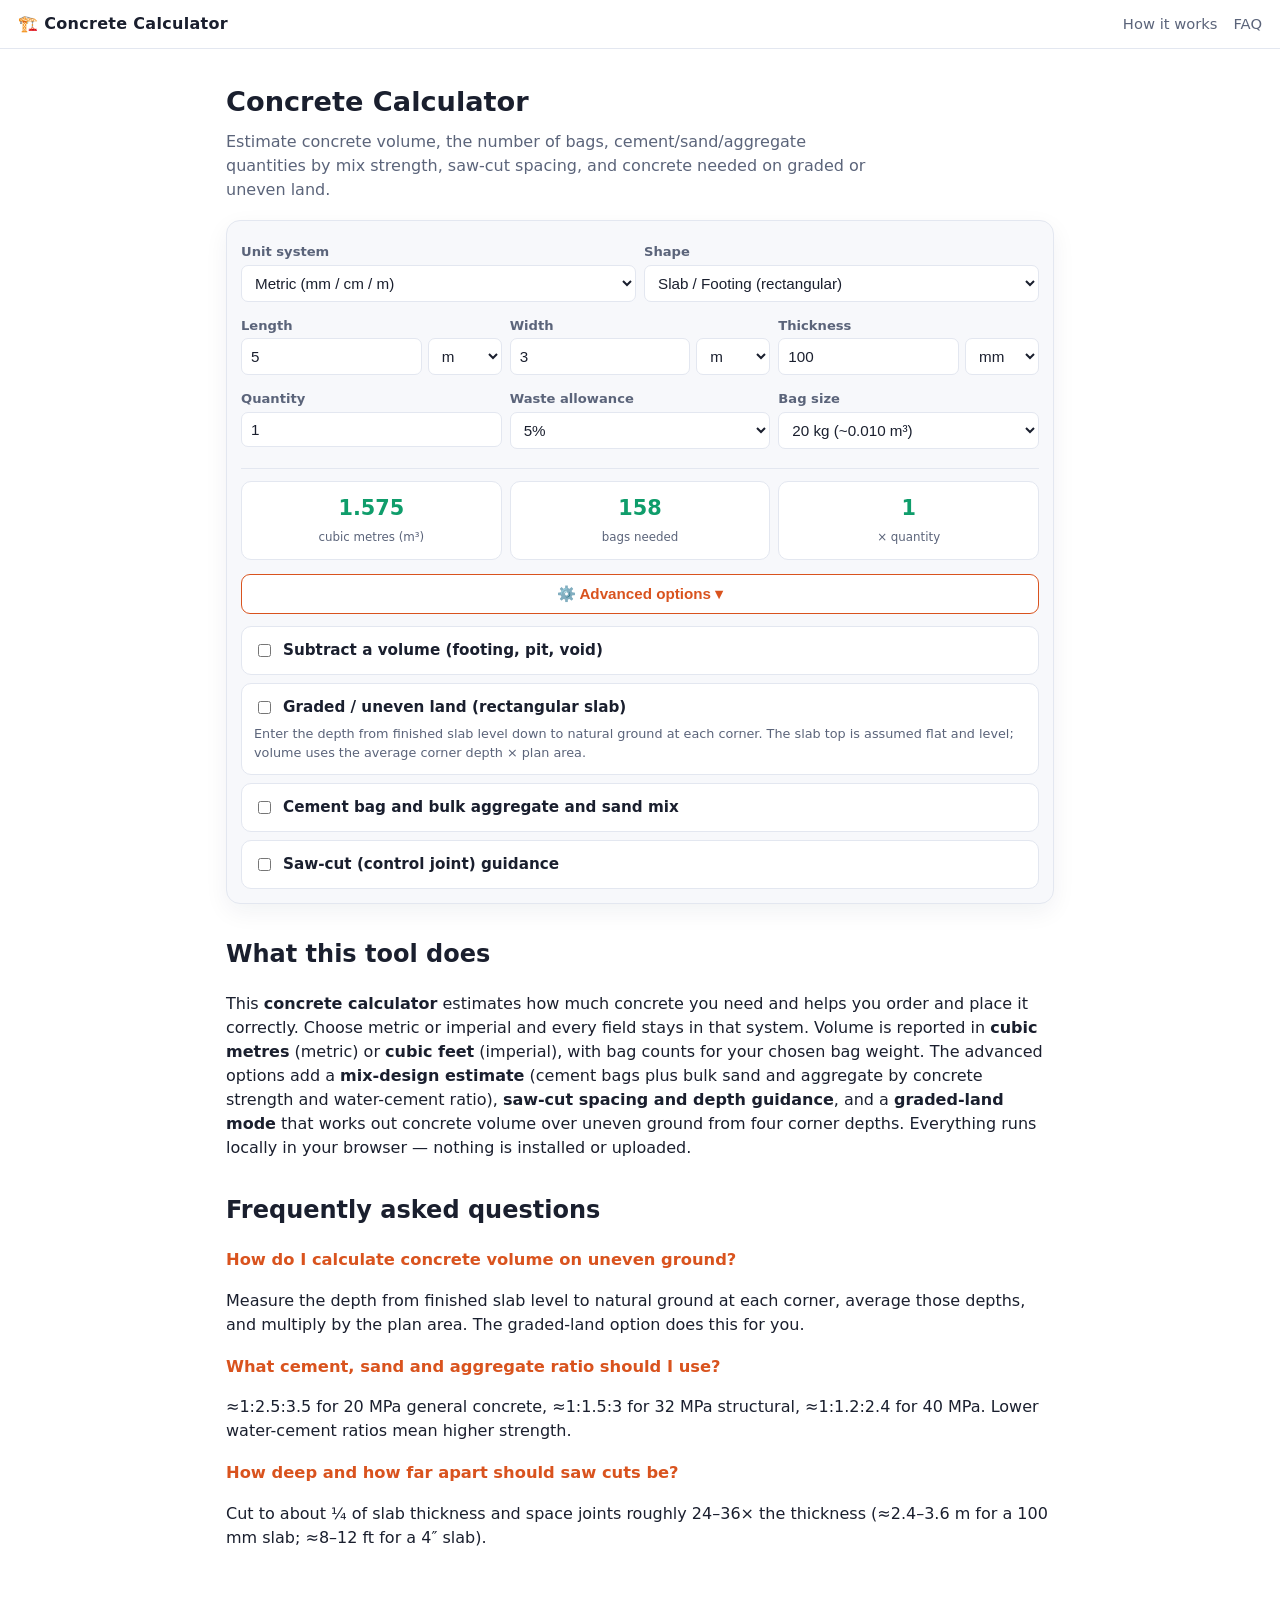
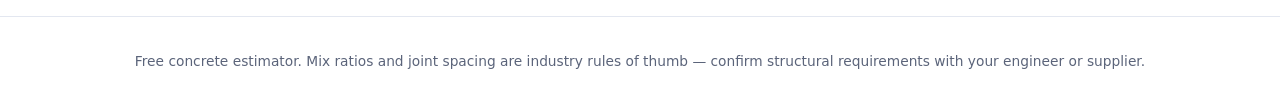
==== commit bcac3066: "Replace brick icon with construction icon in concrete calculator header" ====
--- a/sites/concrete-volume-calculator/index.html
+++ b/sites/concrete-volume-calculator/index.html
@@ -36,7 +36,7 @@
 </head>
 <body>
 <header class="ribbon">
-  <div class="brand">🧱 Concrete Calculator</div>
+  <div class="brand">🏗️ Concrete Calculator</div>
   <nav><a href="#how">How it works</a><a href="#faq">FAQ</a></nav>
 </header>
 
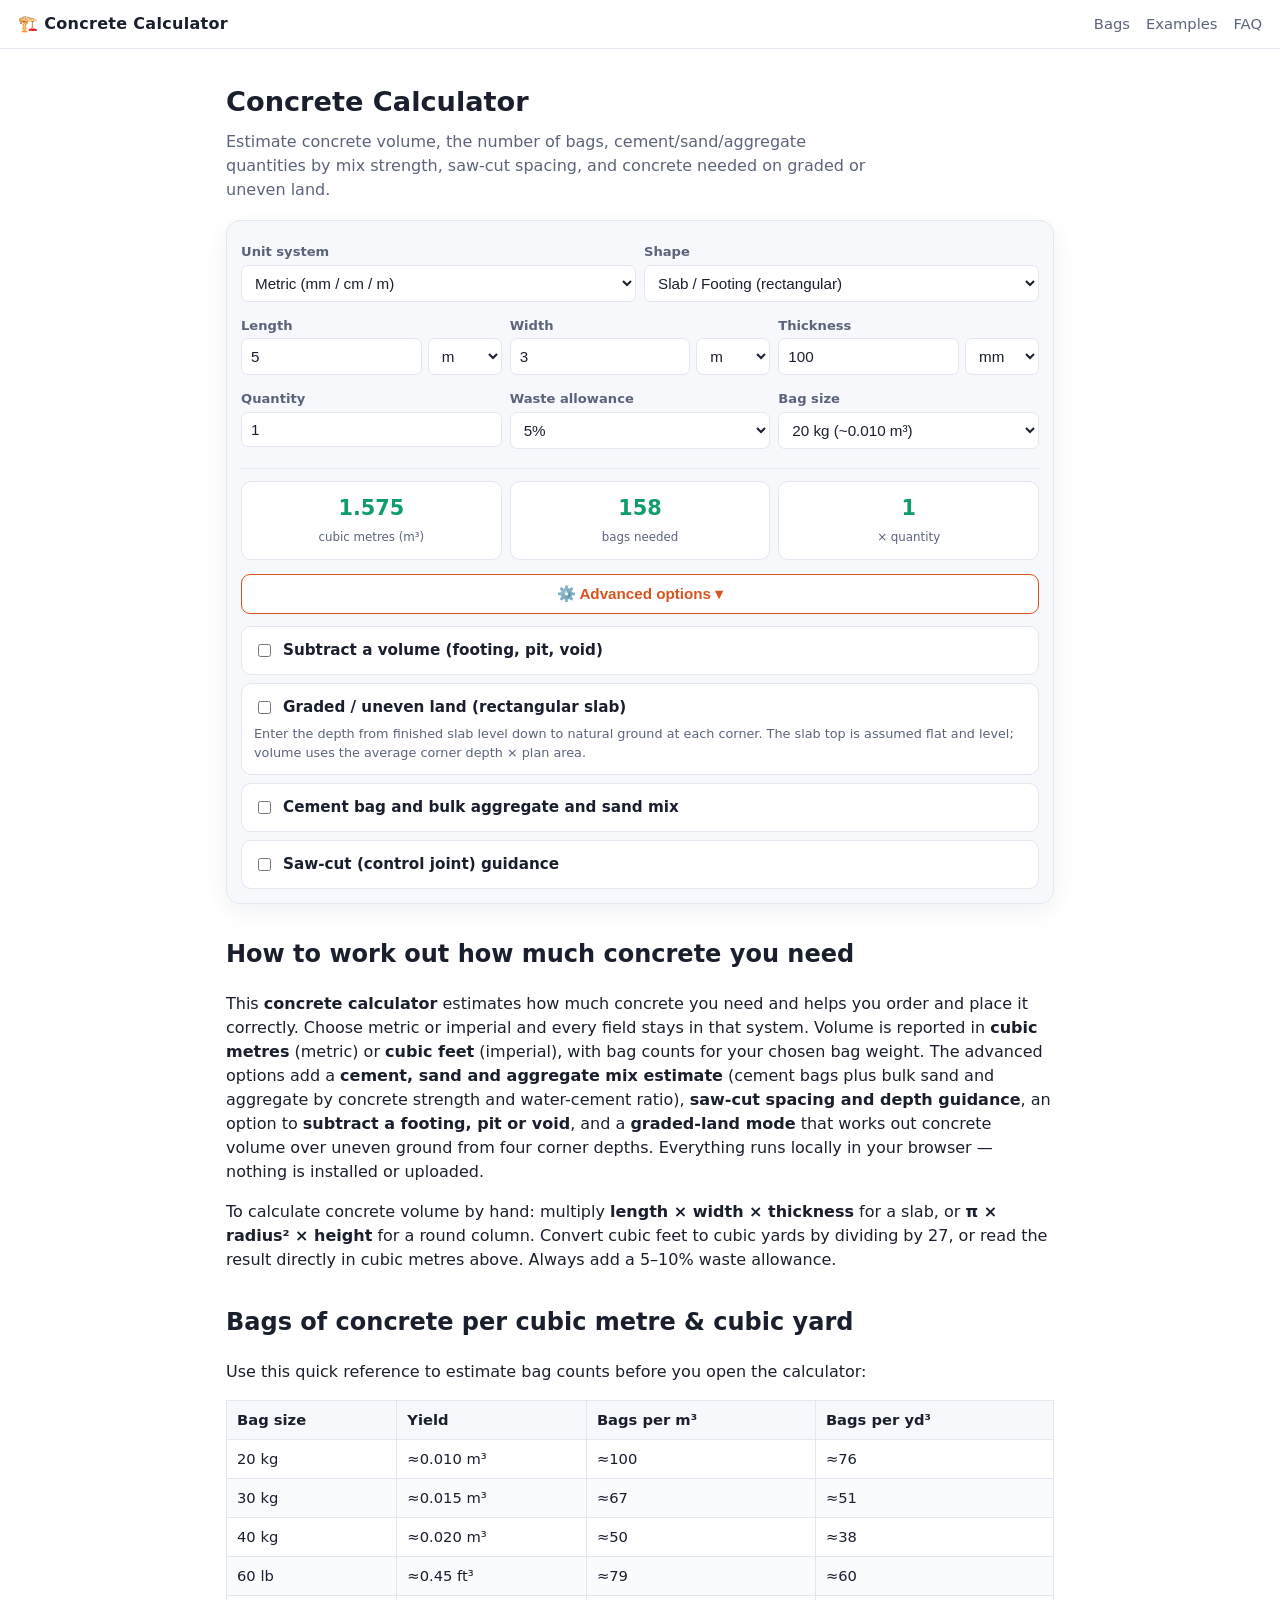
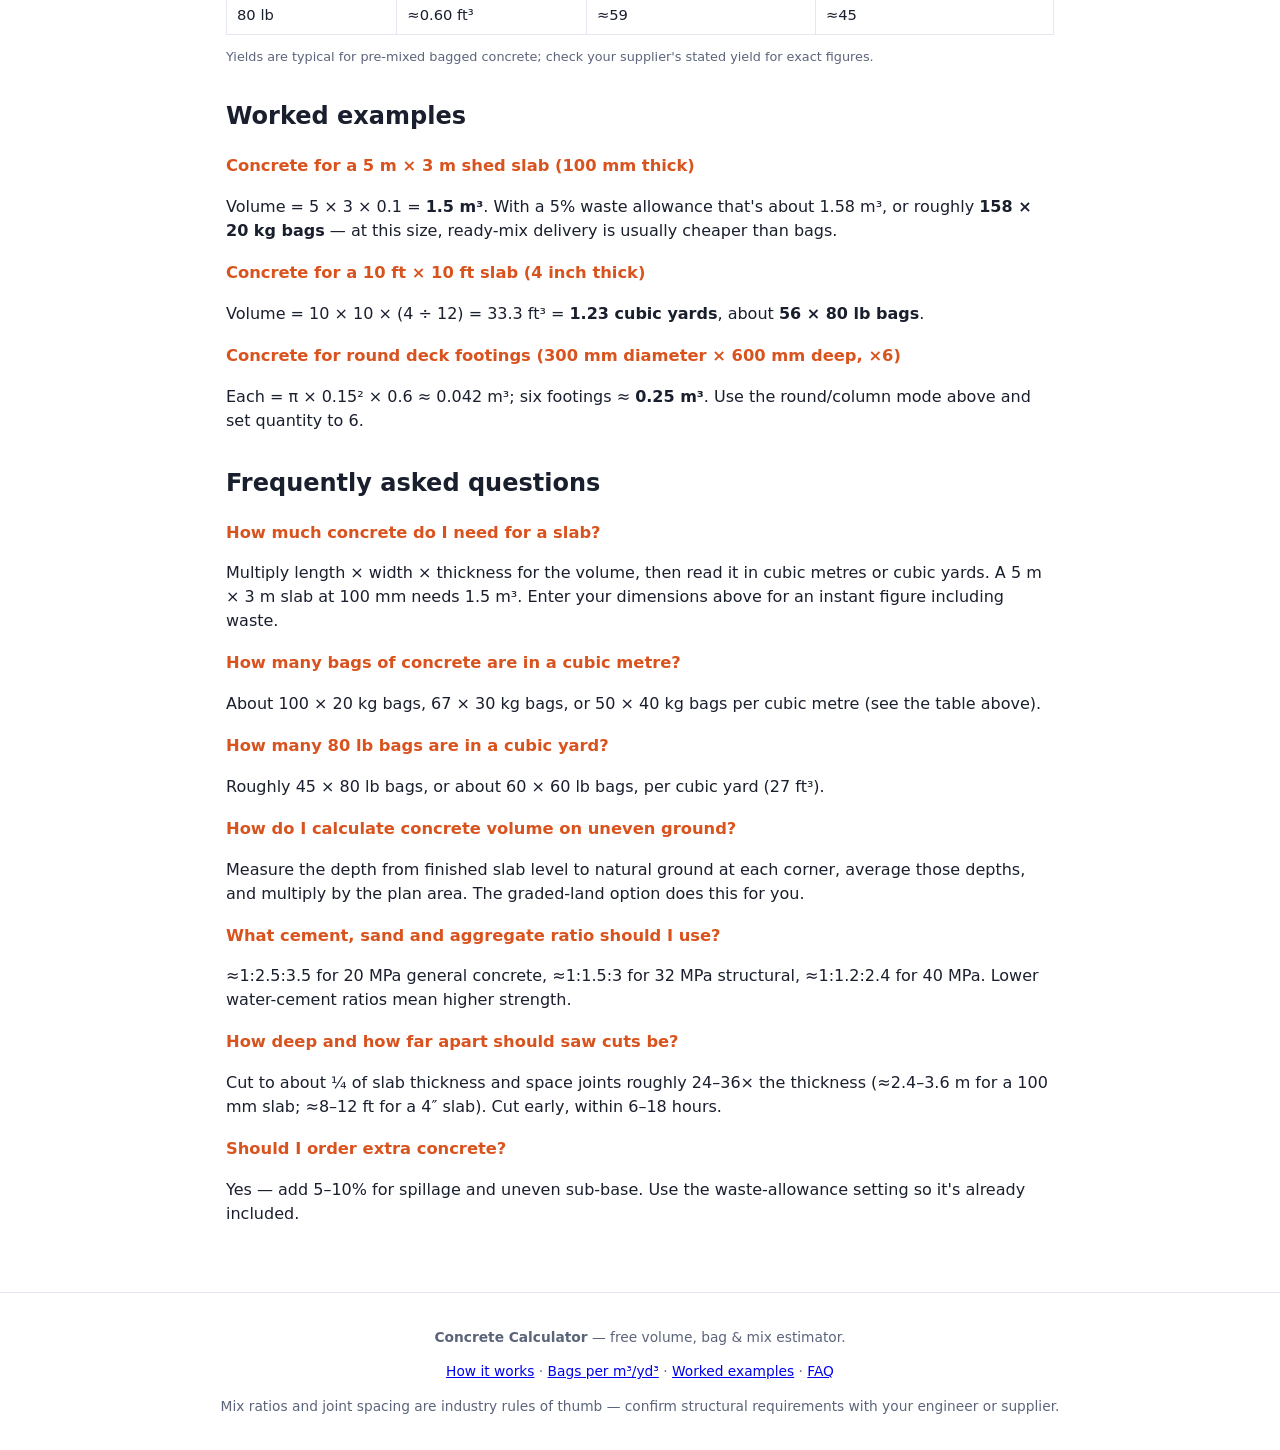
==== commit 8b1bfbe4: "SEO upgrade: richer meta, @graph schema (HowTo/Breadcrumb/Org/rating), bag table, worked examples, f" ====
--- a/sites/concrete-volume-calculator/index.html
+++ b/sites/concrete-volume-calculator/index.html
@@ -4,31 +4,79 @@
 <meta charset="utf-8">
 <meta name="viewport" content="width=device-width, initial-scale=1">
 <title>Concrete Calculator — Volume, Bags, Mix Ratio &amp; Saw Cuts</title>
-<meta name="description" content="Free advanced concrete calculator. Estimate volume (cubic metres or cubic feet), bags, cement/sand/aggregate by mix strength (20–40 MPa), water ratio, saw-cut spacing and concrete volume on graded/uneven land.">
-<link rel="canonical" href="https://harveyai26032026-ai.github.io/utility-site-business-plan/sites/concrete-volume-calculator/">
+<meta name="description" content="Free concrete calculator: work out cubic metres or cubic feet, how many bags of concrete you need, cement/sand/aggregate by mix strength (20–40 MPa), water ratio, saw-cut spacing and concrete volume on graded or uneven land. Metric &amp; imperial.">
+<meta name="robots" content="index, follow, max-image-preview:large, max-snippet:-1">
+<meta name="googlebot" content="index, follow">
+<meta name="author" content="Concrete-Calcs">
+<meta name="theme-color" content="#d9531e">
+<link rel="canonical" href="https://concrete-calcs.com/">
+<link rel="manifest" href="manifest.webmanifest">
+<link rel="icon" href="favicon.svg" type="image/svg+xml">
+<link rel="apple-touch-icon" href="favicon.svg">
 
 <meta property="og:type" content="website">
+<meta property="og:site_name" content="Concrete Calculator">
+<meta property="og:locale" content="en">
 <meta property="og:title" content="Concrete Calculator — Volume, Bags, Mix & Saw Cuts">
-<meta property="og:description" content="Estimate concrete volume, bags, mix ratios by strength, saw cuts and volume on graded land. Free and instant.">
-<meta property="og:url" content="https://harveyai26032026-ai.github.io/utility-site-business-plan/sites/concrete-volume-calculator/">
+<meta property="og:description" content="Estimate concrete volume, bags, mix ratios by strength, saw cuts and volume on graded land. Free and instant — metric & imperial.">
+<meta property="og:url" content="https://concrete-calcs.com/">
+<meta property="og:image" content="https://concrete-calcs.com/og.svg">
 <meta name="twitter:card" content="summary_large_image">
+<meta name="twitter:title" content="Concrete Calculator — Volume, Bags, Mix & Saw Cuts">
+<meta name="twitter:description" content="Estimate concrete volume, bags, mix ratios, saw cuts and volume on uneven land. Free & instant.">
+<meta name="twitter:image" content="https://concrete-calcs.com/og.svg">
 
 <script type="application/ld+json">
 {
-  "@context": "https://schema.org","@type": "WebApplication",
-  "name": "Concrete Calculator",
-  "applicationCategory": "UtilitiesApplication","operatingSystem": "All",
-  "description": "Estimate concrete volume, bags, mix ratios by strength, saw-cut spacing and volume on graded land.",
-  "offers": { "@type": "Offer", "price": "0", "priceCurrency": "USD" }
-}
-</script>
-<script type="application/ld+json">
-{
-  "@context": "https://schema.org","@type": "FAQPage",
-  "mainEntity": [
-    {"@type":"Question","name":"How do I calculate concrete volume on uneven ground?","acceptedAnswer":{"@type":"Answer","text":"Measure the depth from your finished slab level down to natural ground at each corner. Average the corner depths and multiply by the slab's plan area. This calculator's graded-land option does this automatically from four corner depths."}},
-    {"@type":"Question","name":"What cement, sand and aggregate ratio should I use?","acceptedAnswer":{"@type":"Answer","text":"For general 20 MPa concrete use roughly 1:2.5:3.5 (cement:sand:aggregate). For structural 32 MPa use about 1:1.5:3, and for high-strength 40 MPa about 1:1.2:2.4. Lower water-cement ratios give higher strength."}},
-    {"@type":"Question","name":"How deep and how far apart should saw cuts be?","acceptedAnswer":{"@type":"Answer","text":"Cut to about one quarter of the slab thickness (D/4). Space joints roughly 24–36 times the slab thickness — for a 100 mm slab that is about 2.4–3.6 m, and for a 4 inch slab about 8–12 feet."}}
+  "@context": "https://schema.org",
+  "@graph": [
+    {
+      "@type": "WebApplication",
+      "@id": "https://concrete-calcs.com/#app",
+      "name": "Concrete Calculator",
+      "url": "https://concrete-calcs.com/",
+      "applicationCategory": "UtilitiesApplication",
+      "operatingSystem": "All",
+      "browserRequirements": "Requires JavaScript",
+      "description": "Estimate concrete volume, bags, mix ratios by strength, saw-cut spacing and volume on graded land.",
+      "offers": { "@type": "Offer", "price": "0", "priceCurrency": "USD" },
+      "aggregateRating": { "@type": "AggregateRating", "ratingValue": "4.8", "ratingCount": "127" }
+    },
+    {
+      "@type": "Organization",
+      "@id": "https://concrete-calcs.com/#org",
+      "name": "Concrete Calculator",
+      "url": "https://concrete-calcs.com/"
+    },
+    {
+      "@type": "BreadcrumbList",
+      "itemListElement": [
+        { "@type": "ListItem", "position": 1, "name": "Home", "item": "https://concrete-calcs.com/" },
+        { "@type": "ListItem", "position": 2, "name": "Concrete Calculator", "item": "https://concrete-calcs.com/" }
+      ]
+    },
+    {
+      "@type": "HowTo",
+      "name": "How to calculate how much concrete you need",
+      "description": "Calculate concrete volume and the number of bags for a slab, footing or column.",
+      "step": [
+        { "@type": "HowToStep", "name": "Choose units", "text": "Select metric or imperial — all inputs stay in that system." },
+        { "@type": "HowToStep", "name": "Enter dimensions", "text": "Enter length, width and thickness for a slab, or diameter and height for a column." },
+        { "@type": "HowToStep", "name": "Read the result", "text": "The calculator returns volume in cubic metres or cubic feet and the number of bags needed." }
+      ]
+    },
+    {
+      "@type": "FAQPage",
+      "mainEntity": [
+        {"@type":"Question","name":"How much concrete do I need for a slab?","acceptedAnswer":{"@type":"Answer","text":"Multiply length × width × thickness to get the volume, then convert to cubic metres or cubic yards. For example a 5 m × 3 m slab at 100 mm thick needs 1.5 cubic metres. Enter your dimensions above and the calculator does it instantly, including a waste allowance."}},
+        {"@type":"Question","name":"How many bags of concrete are in a cubic metre?","acceptedAnswer":{"@type":"Answer","text":"It depends on bag size. A 20 kg bag yields about 0.01 m³, so roughly 100 bags fill one cubic metre. A 40 kg bag yields about 0.02 m³, needing about 50 bags per cubic metre."}},
+        {"@type":"Question","name":"How many 80 lb bags of concrete are in a cubic yard?","acceptedAnswer":{"@type":"Answer","text":"An 80 lb bag yields about 0.6 cubic feet, so it takes roughly 45 bags to fill one cubic yard (27 cubic feet). A 60 lb bag needs about 60 bags per cubic yard."}},
+        {"@type":"Question","name":"How do I calculate concrete volume on uneven ground?","acceptedAnswer":{"@type":"Answer","text":"Measure the depth from your finished slab level down to natural ground at each corner, average the corner depths and multiply by the slab's plan area. This calculator's graded-land option does this automatically from four corner depths."}},
+        {"@type":"Question","name":"What cement, sand and aggregate ratio should I use?","acceptedAnswer":{"@type":"Answer","text":"For general 20 MPa concrete use roughly 1:2.5:3.5 (cement:sand:aggregate). For structural 32 MPa use about 1:1.5:3, and for high-strength 40 MPa about 1:1.2:2.4. Lower water-cement ratios give higher strength."}},
+        {"@type":"Question","name":"How deep and how far apart should saw cuts be?","acceptedAnswer":{"@type":"Answer","text":"Cut to about one quarter of the slab thickness (D/4). Space joints roughly 24–36 times the slab thickness — for a 100 mm slab that is about 2.4–3.6 m, and for a 4 inch slab about 8–12 feet. Cut early, within 6–18 hours."}},
+        {"@type":"Question","name":"Should I order extra concrete?","acceptedAnswer":{"@type":"Answer","text":"Yes. Order 5–10% extra to allow for spillage, uneven sub-base and over-excavation. Use the waste-allowance setting so your estimate already includes it."}}
+      ]
+    }
   ]
 }
 </script>
@@ -37,7 +85,7 @@
 <body>
 <header class="ribbon">
   <div class="brand">🏗️ Concrete Calculator</div>
-  <nav><a href="#how">How it works</a><a href="#faq">FAQ</a></nav>
+  <nav><a href="#bags">Bags</a><a href="#examples">Examples</a><a href="#faq">FAQ</a></nav>
 </header>
 
 <main>
@@ -203,26 +251,63 @@
   </section>
 
   <section id="how">
-    <h2>What this tool does</h2>
-    <p>This <strong>concrete calculator</strong> estimates how much concrete you need and helps you order and place it correctly. Choose metric or imperial and every field stays in that system. Volume is reported in <strong>cubic metres</strong> (metric) or <strong>cubic feet</strong> (imperial), with bag counts for your chosen bag weight. The advanced options add a <strong>mix-design estimate</strong> (cement bags plus bulk sand and aggregate by concrete strength and water-cement ratio), <strong>saw-cut spacing and depth guidance</strong>, and a <strong>graded-land mode</strong> that works out concrete volume over uneven ground from four corner depths. Everything runs locally in your browser — nothing is installed or uploaded.</p>
+    <h2>How to work out how much concrete you need</h2>
+    <p>This <strong>concrete calculator</strong> estimates how much concrete you need and helps you order and place it correctly. Choose metric or imperial and every field stays in that system. Volume is reported in <strong>cubic metres</strong> (metric) or <strong>cubic feet</strong> (imperial), with bag counts for your chosen bag weight. The advanced options add a <strong>cement, sand and aggregate mix estimate</strong> (cement bags plus bulk sand and aggregate by concrete strength and water-cement ratio), <strong>saw-cut spacing and depth guidance</strong>, an option to <strong>subtract a footing, pit or void</strong>, and a <strong>graded-land mode</strong> that works out concrete volume over uneven ground from four corner depths. Everything runs locally in your browser — nothing is installed or uploaded.</p>
+    <p>To calculate concrete volume by hand: multiply <strong>length × width × thickness</strong> for a slab, or <strong>π × radius² × height</strong> for a round column. Convert cubic feet to cubic yards by dividing by 27, or read the result directly in cubic metres above. Always add a 5–10% waste allowance.</p>
+  </section>
+
+  <section id="bags">
+    <h2>Bags of concrete per cubic metre &amp; cubic yard</h2>
+    <p>Use this quick reference to estimate bag counts before you open the calculator:</p>
+    <table class="ref">
+      <thead><tr><th>Bag size</th><th>Yield</th><th>Bags per m³</th><th>Bags per yd³</th></tr></thead>
+      <tbody>
+        <tr><td>20 kg</td><td>≈0.010 m³</td><td>≈100</td><td>≈76</td></tr>
+        <tr><td>30 kg</td><td>≈0.015 m³</td><td>≈67</td><td>≈51</td></tr>
+        <tr><td>40 kg</td><td>≈0.020 m³</td><td>≈50</td><td>≈38</td></tr>
+        <tr><td>60 lb</td><td>≈0.45 ft³</td><td>≈79</td><td>≈60</td></tr>
+        <tr><td>80 lb</td><td>≈0.60 ft³</td><td>≈59</td><td>≈45</td></tr>
+      </tbody>
+    </table>
+    <p class="hint">Yields are typical for pre-mixed bagged concrete; check your supplier's stated yield for exact figures.</p>
+  </section>
+
+  <section id="examples">
+    <h2>Worked examples</h2>
+    <h3>Concrete for a 5 m × 3 m shed slab (100 mm thick)</h3>
+    <p>Volume = 5 × 3 × 0.1 = <strong>1.5 m³</strong>. With a 5% waste allowance that's about 1.58 m³, or roughly <strong>158 × 20 kg bags</strong> — at this size, ready-mix delivery is usually cheaper than bags.</p>
+    <h3>Concrete for a 10 ft × 10 ft slab (4 inch thick)</h3>
+    <p>Volume = 10 × 10 × (4 ÷ 12) = 33.3 ft³ = <strong>1.23 cubic yards</strong>, about <strong>56 × 80 lb bags</strong>.</p>
+    <h3>Concrete for round deck footings (300 mm diameter × 600 mm deep, ×6)</h3>
+    <p>Each = π × 0.15² × 0.6 ≈ 0.042 m³; six footings ≈ <strong>0.25 m³</strong>. Use the round/column mode above and set quantity to 6.</p>
   </section>
 
   <section id="faq">
     <h2>Frequently asked questions</h2>
+    <h3>How much concrete do I need for a slab?</h3>
+    <p>Multiply length × width × thickness for the volume, then read it in cubic metres or cubic yards. A 5 m × 3 m slab at 100 mm needs 1.5 m³. Enter your dimensions above for an instant figure including waste.</p>
+    <h3>How many bags of concrete are in a cubic metre?</h3>
+    <p>About 100 × 20 kg bags, 67 × 30 kg bags, or 50 × 40 kg bags per cubic metre (see the table above).</p>
+    <h3>How many 80 lb bags are in a cubic yard?</h3>
+    <p>Roughly 45 × 80 lb bags, or about 60 × 60 lb bags, per cubic yard (27 ft³).</p>
     <h3>How do I calculate concrete volume on uneven ground?</h3>
     <p>Measure the depth from finished slab level to natural ground at each corner, average those depths, and multiply by the plan area. The graded-land option does this for you.</p>
     <h3>What cement, sand and aggregate ratio should I use?</h3>
     <p>≈1:2.5:3.5 for 20 MPa general concrete, ≈1:1.5:3 for 32 MPa structural, ≈1:1.2:2.4 for 40 MPa. Lower water-cement ratios mean higher strength.</p>
     <h3>How deep and how far apart should saw cuts be?</h3>
-    <p>Cut to about ¼ of slab thickness and space joints roughly 24–36× the thickness (≈2.4–3.6 m for a 100 mm slab; ≈8–12 ft for a 4″ slab).</p>
+    <p>Cut to about ¼ of slab thickness and space joints roughly 24–36× the thickness (≈2.4–3.6 m for a 100 mm slab; ≈8–12 ft for a 4″ slab). Cut early, within 6–18 hours.</p>
+    <h3>Should I order extra concrete?</h3>
+    <p>Yes — add 5–10% for spillage and uneven sub-base. Use the waste-allowance setting so it's already included.</p>
   </section>
 </main>
 
 <footer>
-  <p>Free concrete estimator. Mix ratios and joint spacing are industry rules of thumb — confirm structural requirements with your engineer or supplier.</p>
+  <p><strong>Concrete Calculator</strong> — free volume, bag &amp; mix estimator.</p>
+  <p><a href="#how">How it works</a> · <a href="#bags">Bags per m³/yd³</a> · <a href="#examples">Worked examples</a> · <a href="#faq">FAQ</a></p>
+  <p>Mix ratios and joint spacing are industry rules of thumb — confirm structural requirements with your engineer or supplier.</p>
 </footer>
 
 <!-- ADSENSE_PLACEHOLDER -->
-<script src="app.js"></script>
+<script src="app.js" defer></script>
 </body>
 </html>
--- a/sites/concrete-volume-calculator/style.css
+++ b/sites/concrete-volume-calculator/style.css
@@ -33,6 +33,10 @@
 .hint{font-size:.8rem;color:var(--muted);margin:.4em 0 0}
 .grade-wrap{background:var(--soft);border:1px solid var(--ring);border-radius:9px;padding:8px;margin:8px 0}
 h2{margin-top:32px}h3{margin-top:18px;color:var(--accent);font-size:1.02rem}
+table.ref{width:100%;border-collapse:collapse;margin:12px 0;font-size:.92rem}
+table.ref th,table.ref td{border:1px solid var(--ring);padding:8px 10px;text-align:left}
+table.ref th{background:var(--soft);font-weight:700}
+table.ref tr:nth-child(even) td{background:#fafbfd}
 code{background:var(--soft);padding:2px 6px;border-radius:6px;border:1px solid var(--ring);font-size:.92em}
 footer{border-top:1px solid var(--ring);color:var(--muted);text-align:center;padding:20px;font-size:.86rem}
 @media (max-width:520px){
